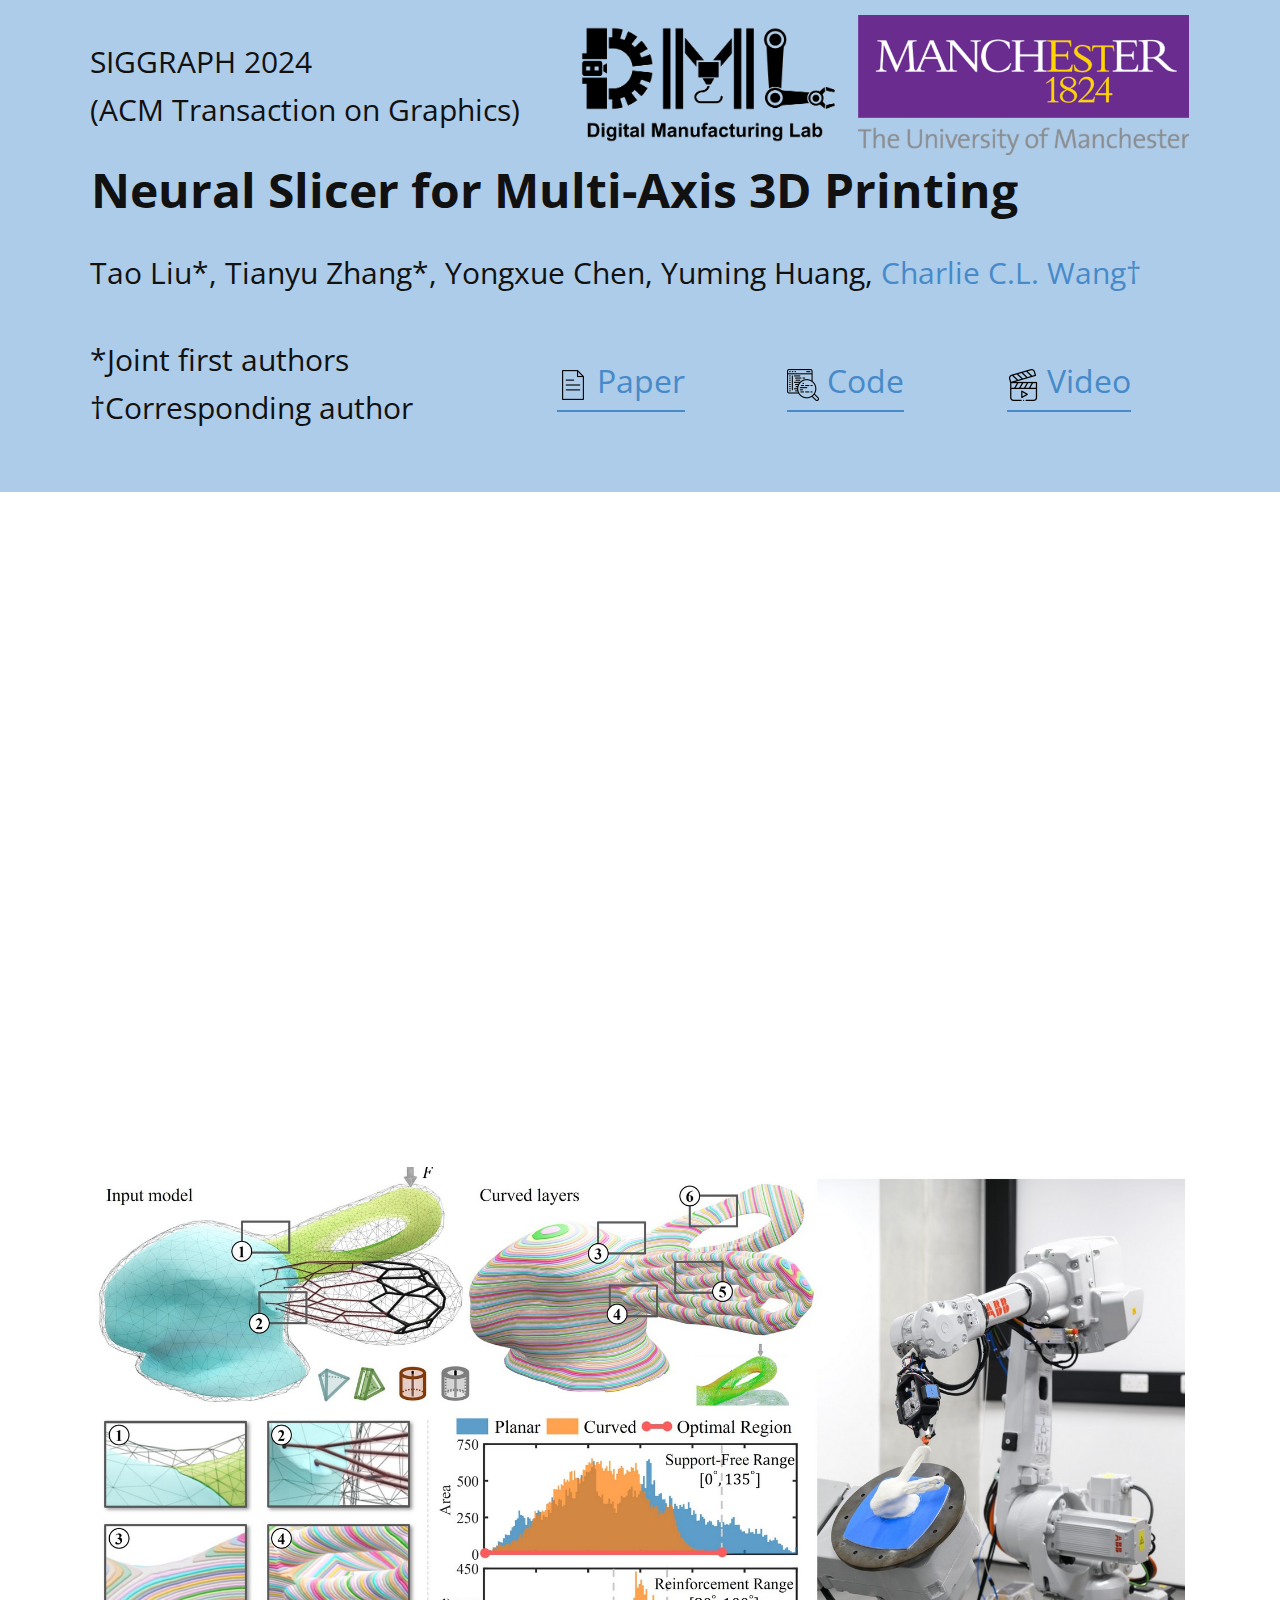
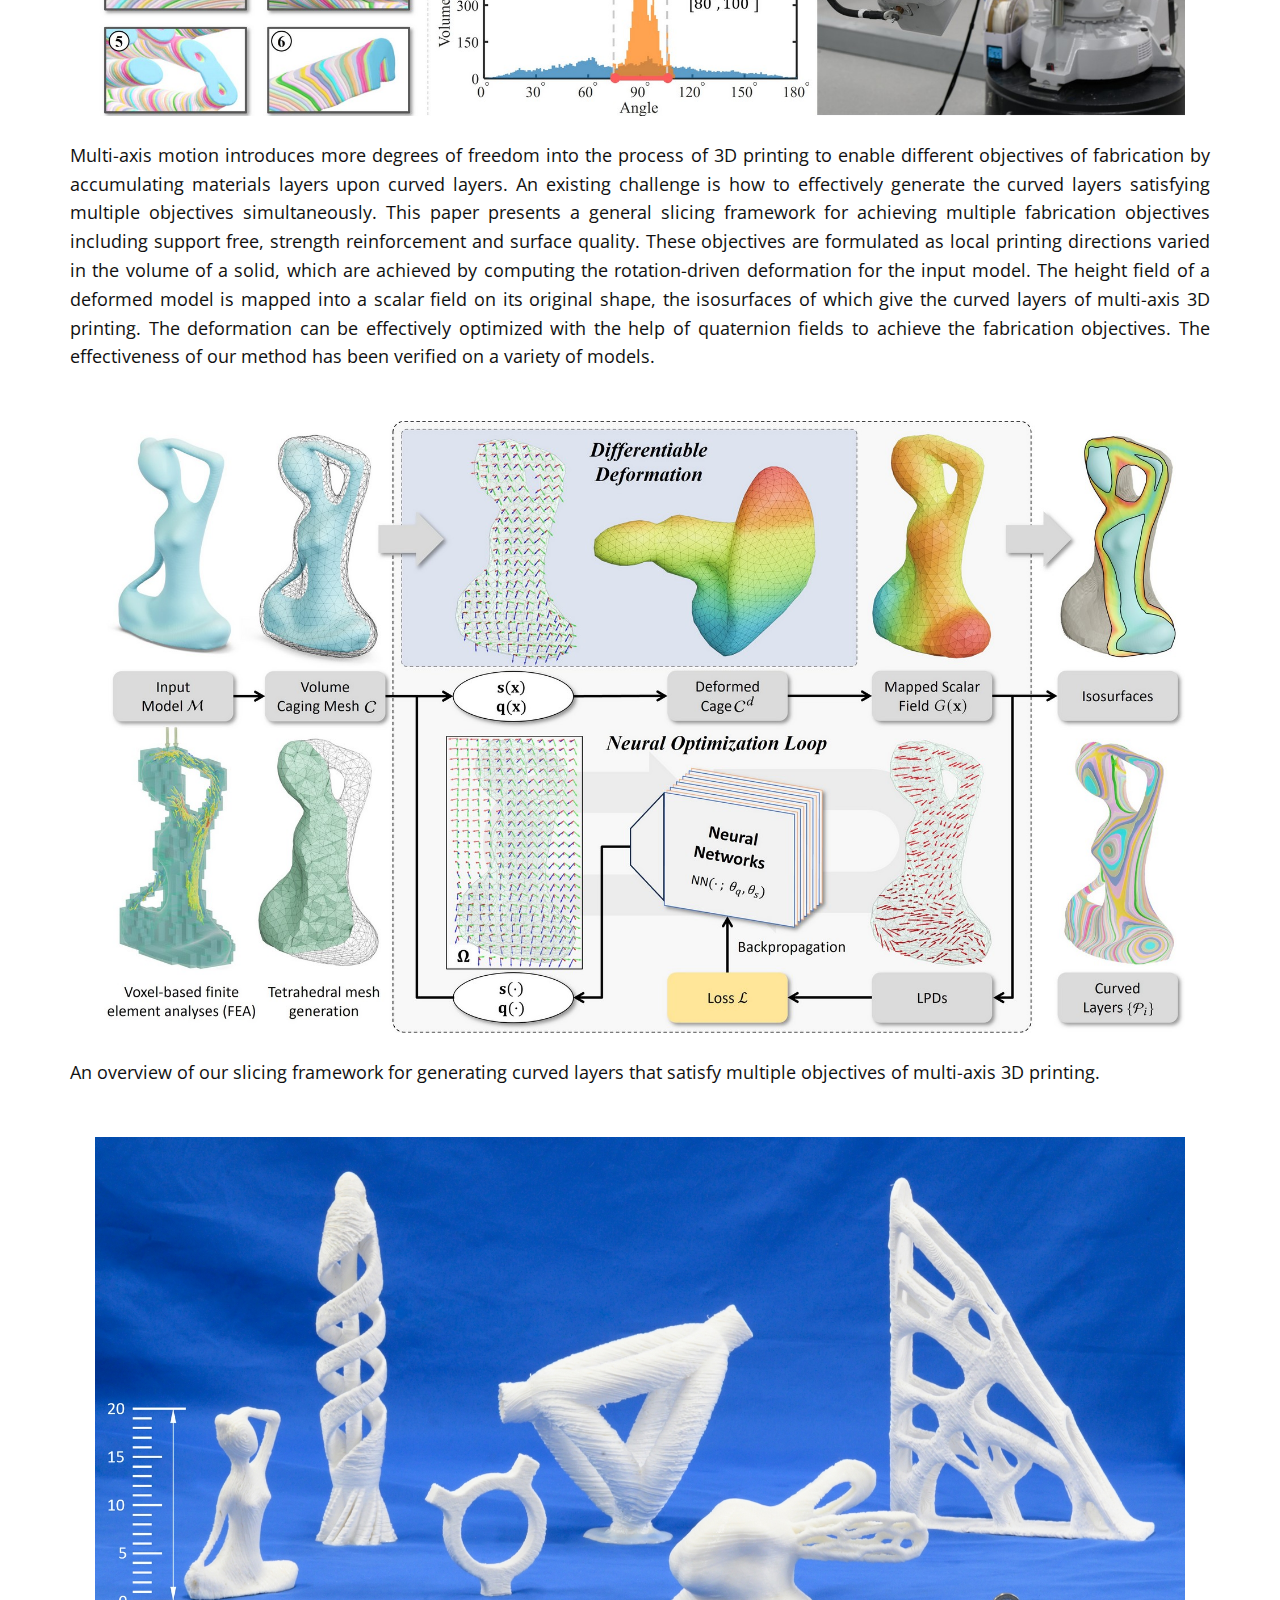
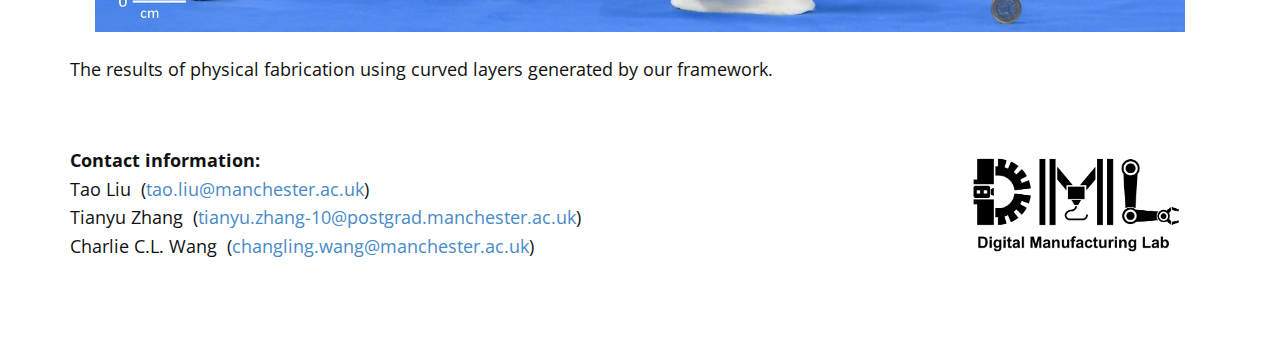
==== index.html @ 35a2545a "web" ====
<!DOCTYPE html>
<html style="font-size: 16px;" lang="en"><head>
    <meta name="viewport" content="width=device-width, initial-scale=1.0">
    <meta charset="utf-8">
    <meta name="keywords" content="">
    <meta name="description" content="">
    <title>Home</title>
    <link rel="stylesheet" href="nicepage.css" media="screen">
<link rel="stylesheet" href="Home.css" media="screen">
    <script class="u-script" type="text/javascript" src="jquery.js" defer=""></script>
    <script class="u-script" type="text/javascript" src="nicepage.js" defer=""></script>
    <meta name="generator" content="Nicepage 6.4.0, nicepage.com">
    <link id="u-theme-google-font" rel="stylesheet" href="https://fonts.googleapis.com/css?family=Roboto:100,100i,300,300i,400,400i,500,500i,700,700i,900,900i|Open+Sans:300,300i,400,400i,500,500i,600,600i,700,700i,800,800i">
    
    
    
    
    
    
    
    
    <script type="application/ld+json">{
		"@context": "http://schema.org",
		"@type": "Organization",
		"name": ""
}</script>
    <meta name="theme-color" content="#478ac9">
    <meta property="og:title" content="Home">
    <meta property="og:type" content="website">
  <meta data-intl-tel-input-cdn-path="intlTelInput/"></head>
  <body data-path-to-root="./" data-include-products="false" class="u-body u-xl-mode" data-lang="en">
    <section class="u-clearfix u-palette-1-light-2 u-section-1" id="sec-7144">
      <div class="u-clearfix u-sheet u-valign-middle-xs u-sheet-1">
        <div class="custom-expanded u-hidden-lg u-hidden-md u-hidden-xl u-list u-list-1">
          <div class="u-repeater u-repeater-1">
            <div class="u-container-style u-list-item u-repeater-item">
              <div class="u-container-layout u-similar-container u-valign-top-sm u-container-layout-1">
                <a href="https://doi.org/10.1145/3658212" class="u-active-none u-align-center u-border-2 u-border-no-left u-border-no-right u-border-no-top u-border-palette-1-base u-btn u-button-style u-custom-item u-hover-none u-none u-btn-1"><span class="u-file-icon u-icon" data-animation-name="" data-animation-duration="0" data-animation-delay="0" data-animation-direction=""><img src="images/9119863.png" alt=""></span>&nbsp;Paper
                </a>
              </div>
            </div>
            <div class="u-container-style u-list-item u-repeater-item">
              <div class="u-container-layout u-similar-container u-valign-top-sm u-container-layout-2">
                <a href="https://github.com/RyanTaoLiu/NeuralSlicer" class="u-active-none u-align-center u-border-2 u-border-no-left u-border-no-right u-border-no-top u-border-palette-1-base u-btn u-button-style u-custom-item u-hover-none u-none u-btn-2"><span class="u-file-icon u-icon" data-animation-name="" data-animation-duration="0" data-animation-delay="0" data-animation-direction=""><img src="images/6404128.png" alt=""></span>&nbsp; Code
                </a>
              </div>
            </div>
            <div class="u-container-style u-list-item u-repeater-item">
              <div class="u-container-layout u-similar-container u-valign-top-sm u-container-layout-3">
                <a href="https://www.youtube.com/" class="u-active-none u-align-center u-border-2 u-border-no-left u-border-no-right u-border-no-top u-border-palette-1-base u-btn u-button-style u-custom-item u-hover-none u-none u-btn-3"><span class="u-file-icon u-icon" data-animation-name="" data-animation-duration="0" data-animation-delay="0" data-animation-direction=""><img src="images/1179120.png" alt=""></span>&nbsp;Video<span style="font-size: 2rem;"></span>
                </a>
              </div>
            </div>
          </div>
        </div>
        <img class="u-hidden-md u-hidden-sm u-hidden-xs u-image u-image-default u-preserve-proportions u-image-1" src="images/manchester.png" alt="" data-image-width="1096" data-image-height="464">
        <p class="u-text u-text-default u-text-1"> Neural Slicer for Multi-Axis 3D Printing</p>
        <img class="u-hidden-md u-hidden-sm u-hidden-xs u-image u-image-contain u-image-default u-image-2" src="images/dml_logo.png" alt="" data-image-width="3427" data-image-height="1763">
        <p class="u-hidden-xs u-text u-text-default u-text-2"> SIGGRAPH 2024&nbsp;<br>(ACM Transaction on Graphics)
        </p>
        <p class="u-text u-text-3">Tao Liu*, Tianyu Zhang*, Yongxue Chen, Yuming Huang, <a href="https://mewangcl.github.io/">Charlie C.L. Wang†</a></p>
        <div class="custom-expanded data-layout-selected u-clearfix u-gutter-0 u-hidden-xs u-layout-wrap u-layout-wrap-1">
          <div class="u-layout">
            <div class="u-layout-row">
              <div class="u-container-style u-hidden-sm u-hidden-xs u-layout-cell u-size-20 u-layout-cell-1">
                <div class="u-container-layout u-valign-middle-lg u-valign-middle-md u-valign-middle-xl u-container-layout-4">
                  <a href="https://doi.org/10.1145/3658212" class="u-active-none u-align-center u-border-2 u-border-no-left u-border-no-right u-border-no-top u-border-palette-1-base u-btn u-btn-rectangle u-button-style u-hover-none u-none u-btn-4"><span class="u-file-icon u-icon"><img src="images/9119863.png" alt=""></span>&nbsp;Paper
                  </a>
                </div>
              </div>
              <div class="u-container-style u-hidden-sm u-hidden-xs u-layout-cell u-size-20 u-layout-cell-2">
                <div class="u-container-layout u-valign-middle u-container-layout-5">
                  <a href="https://github.com/RyanTaoLiu/NeuralSlicer" class="u-active-none u-align-center u-border-2 u-border-no-left u-border-no-right u-border-no-top u-border-palette-1-base u-btn u-btn-rectangle u-button-style u-hover-none u-none u-btn-5"><span class="u-file-icon u-icon"><img src="images/6404128.png" alt=""></span>&nbsp;Code
                  </a>
                </div>
              </div>
              <div class="u-container-style u-hidden-sm u-hidden-xs u-layout-cell u-size-20 u-layout-cell-3">
                <div class="u-container-layout u-valign-middle u-container-layout-6">
                  <a href="https://www.youtube.com/" class="u-active-none u-align-center u-border-2 u-border-no-left u-border-no-right u-border-no-top u-border-palette-1-base u-btn u-btn-rectangle u-button-style u-hover-none u-none u-btn-6"><span class="u-file-icon u-icon"><img src="images/1179120.png" alt=""></span>&nbsp;Video<span style="font-size: 2rem;"></span>
                  </a>
                </div>
              </div>
            </div>
          </div>
        </div>
        <p class="u-text u-text-default u-text-4"> *Joint first authors&nbsp; &nbsp; &nbsp; &nbsp;&nbsp;<br>†Corresponding author
        </p>
      </div>
    </section>
    <section class="u-clearfix u-section-2" id="sec-4021">
      <div class="u-clearfix u-sheet u-valign-middle u-sheet-1">
        <div class="u-preserve-proportions u-video u-video-contain u-video-1">
          <div class="embed-responsive embed-responsive-1">
            <iframe style="position: absolute;top: 0;left: 0;width: 100%;height: 100%;" class="embed-responsive-item" src="https://www.youtube.com/embed/B9YKnNtFqds?mute=0&amp;showinfo=0&amp;controls=0&amp;start=0" frameborder="0" allowfullscreen=""></iframe>
          </div>
        </div>
      </div>
    </section>
    <section class="u-clearfix u-section-3" id="sec-1147">
      <div class="u-clearfix u-sheet u-valign-top u-sheet-1">
        <img class="custom-expanded u-image u-image-default u-preserve-proportions u-image-1" src="images/teaser2-16.jpg" alt="" data-image-width="5027" data-image-height="2626">
        <p class="u-align-justify u-text u-text-default u-text-1"> Multi-axis motion introduces more degrees of freedom into the process of 3D printing to enable different objectives of fabrication by accumulating materials layers upon curved layers. An existing challenge is how to effectively generate the curved layers satisfying multiple objectives simultaneously. This paper presents a general slicing framework for achieving multiple fabrication objectives including support free, strength reinforcement and surface quality. These objectives are formulated as local printing directions varied in the volume of a solid, which are achieved by computing the rotation-driven deformation for the input model. The height field of a deformed model is mapped into a scalar field on its original shape, the isosurfaces of which give the curved layers of multi-axis 3D printing. The deformation can be effectively optimized with the help of quaternion fields to achieve the fabrication objectives. The effectiveness of our method has been verified on a variety of models.&nbsp;</p>
      </div>
    </section>
    <section class="u-clearfix u-section-4" id="sec-c854">
      <div class="u-clearfix u-sheet u-sheet-1">
        <img class="custom-expanded u-image u-image-default u-preserve-proportions u-image-1" src="images/figure2_new.jpg" alt="" data-image-width="4414" data-image-height="2480">
        <p class="u-align-left u-text u-text-default u-text-1"> An overview of our slicing framework for generating curved layers that satisfy multiple objectives of multi-axis 3D printing.</p>
      </div>
    </section>
    <section class="u-clearfix u-section-5" id="sec-3a20">
      <div class="u-clearfix u-sheet u-sheet-1">
        <img class="u-image u-image-default u-preserve-proportions u-image-1" src="images/printingResultNew.jpg" alt="" data-image-width="3460" data-image-height="1570">
        <p class="u-align-left u-text u-text-default u-text-1"> The results of physical fabrication using curved layers generated by our framework.</p>
      </div>
    </section>
    <section class="u-clearfix u-section-6" id="sec-fe63">
      <div class="u-clearfix u-sheet u-sheet-1">
        <p class="u-text u-text-default u-text-1"><b>Contact information:&nbsp;</b>
          <br>Tao Liu&nbsp; (<a href="mailto:tao.liu@manchester.ac.uk">tao.liu@manchester.ac.uk</a>)<br>Tianyu Zhang&nbsp; (<a href="mailto:tianyu.zhang-10@postgrad.manchester.ac.uk">tianyu.zhang-10@postgrad.manchester.ac.uk</a>)<br>Charlie C.L. Wang&nbsp; (<a href="mailto:changling.wang@manchester.ac.uk">changling.wang@manchester.ac.uk</a>)
        </p>
        <img class="u-image u-image-contain u-image-default u-image-1" src="images/dml_logo.png" alt="" data-image-width="3427" data-image-height="1763">
      </div>
    </section>
      
</body></html>
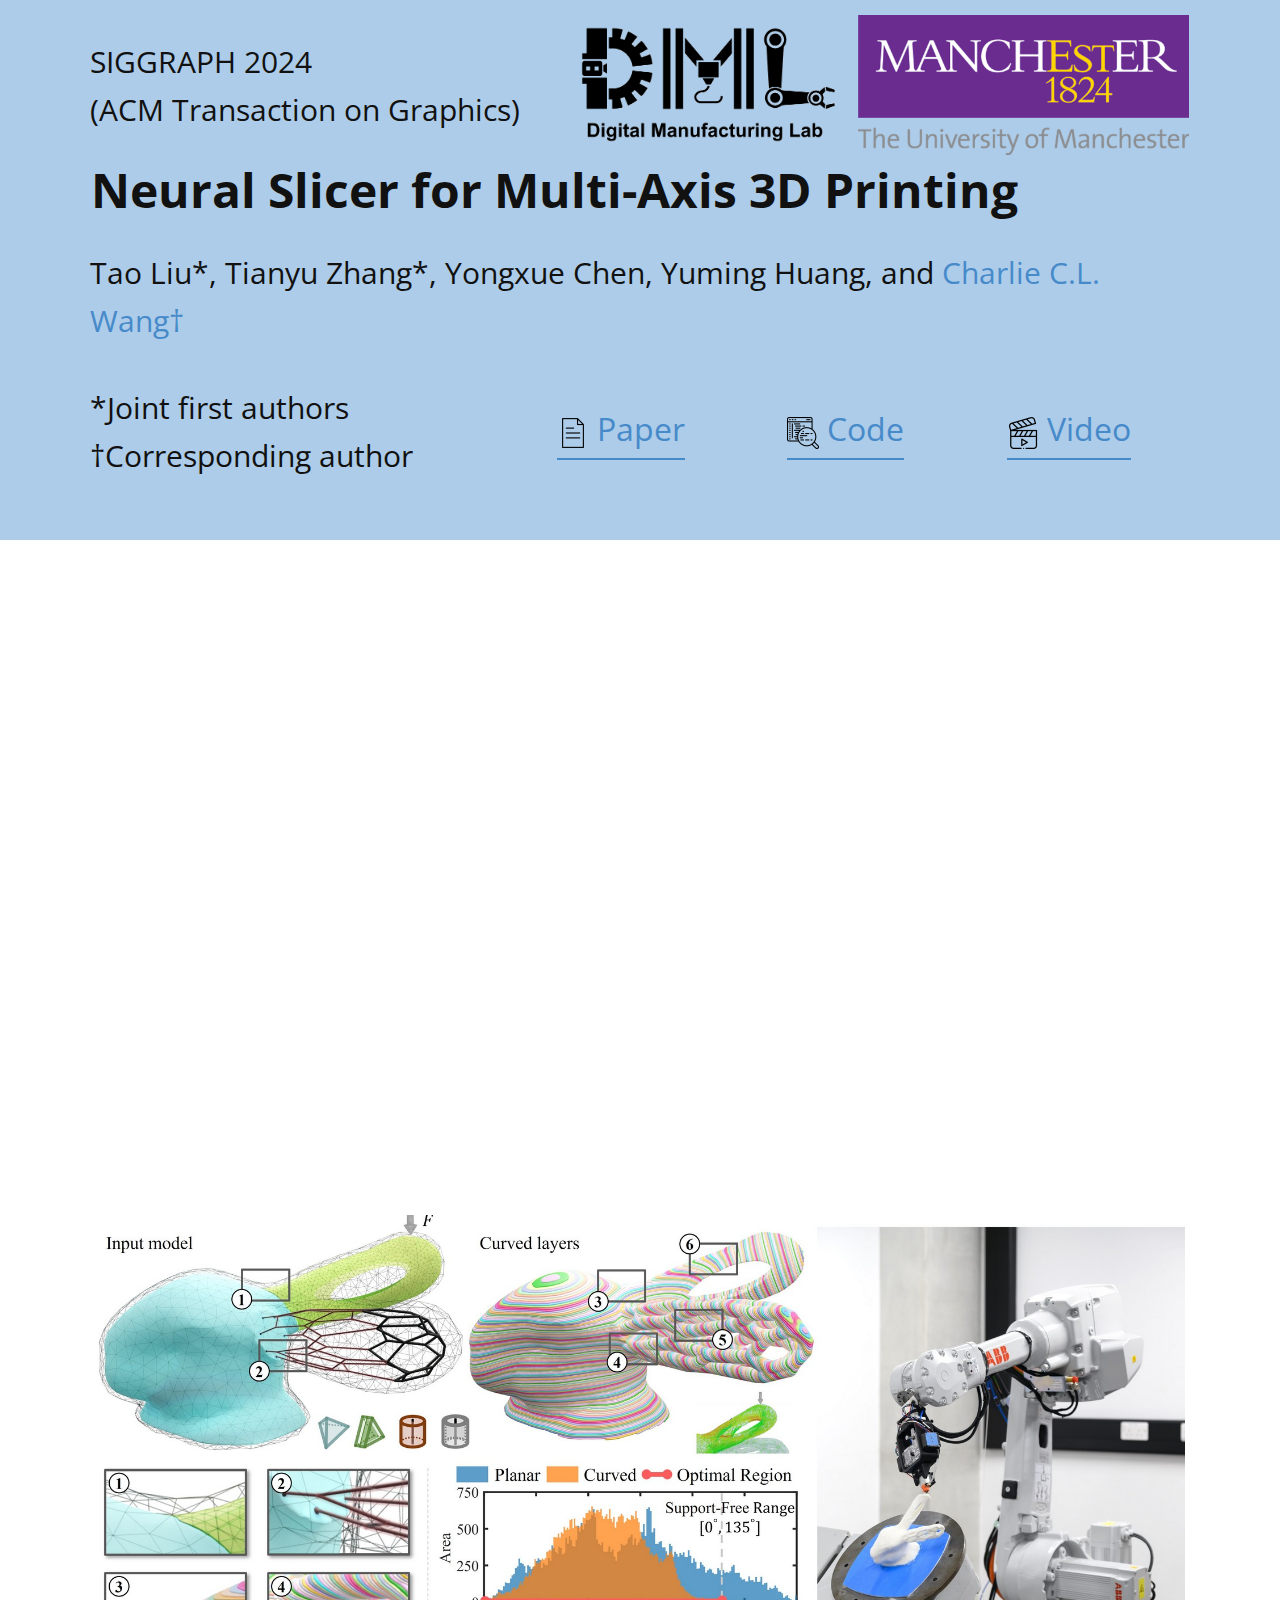
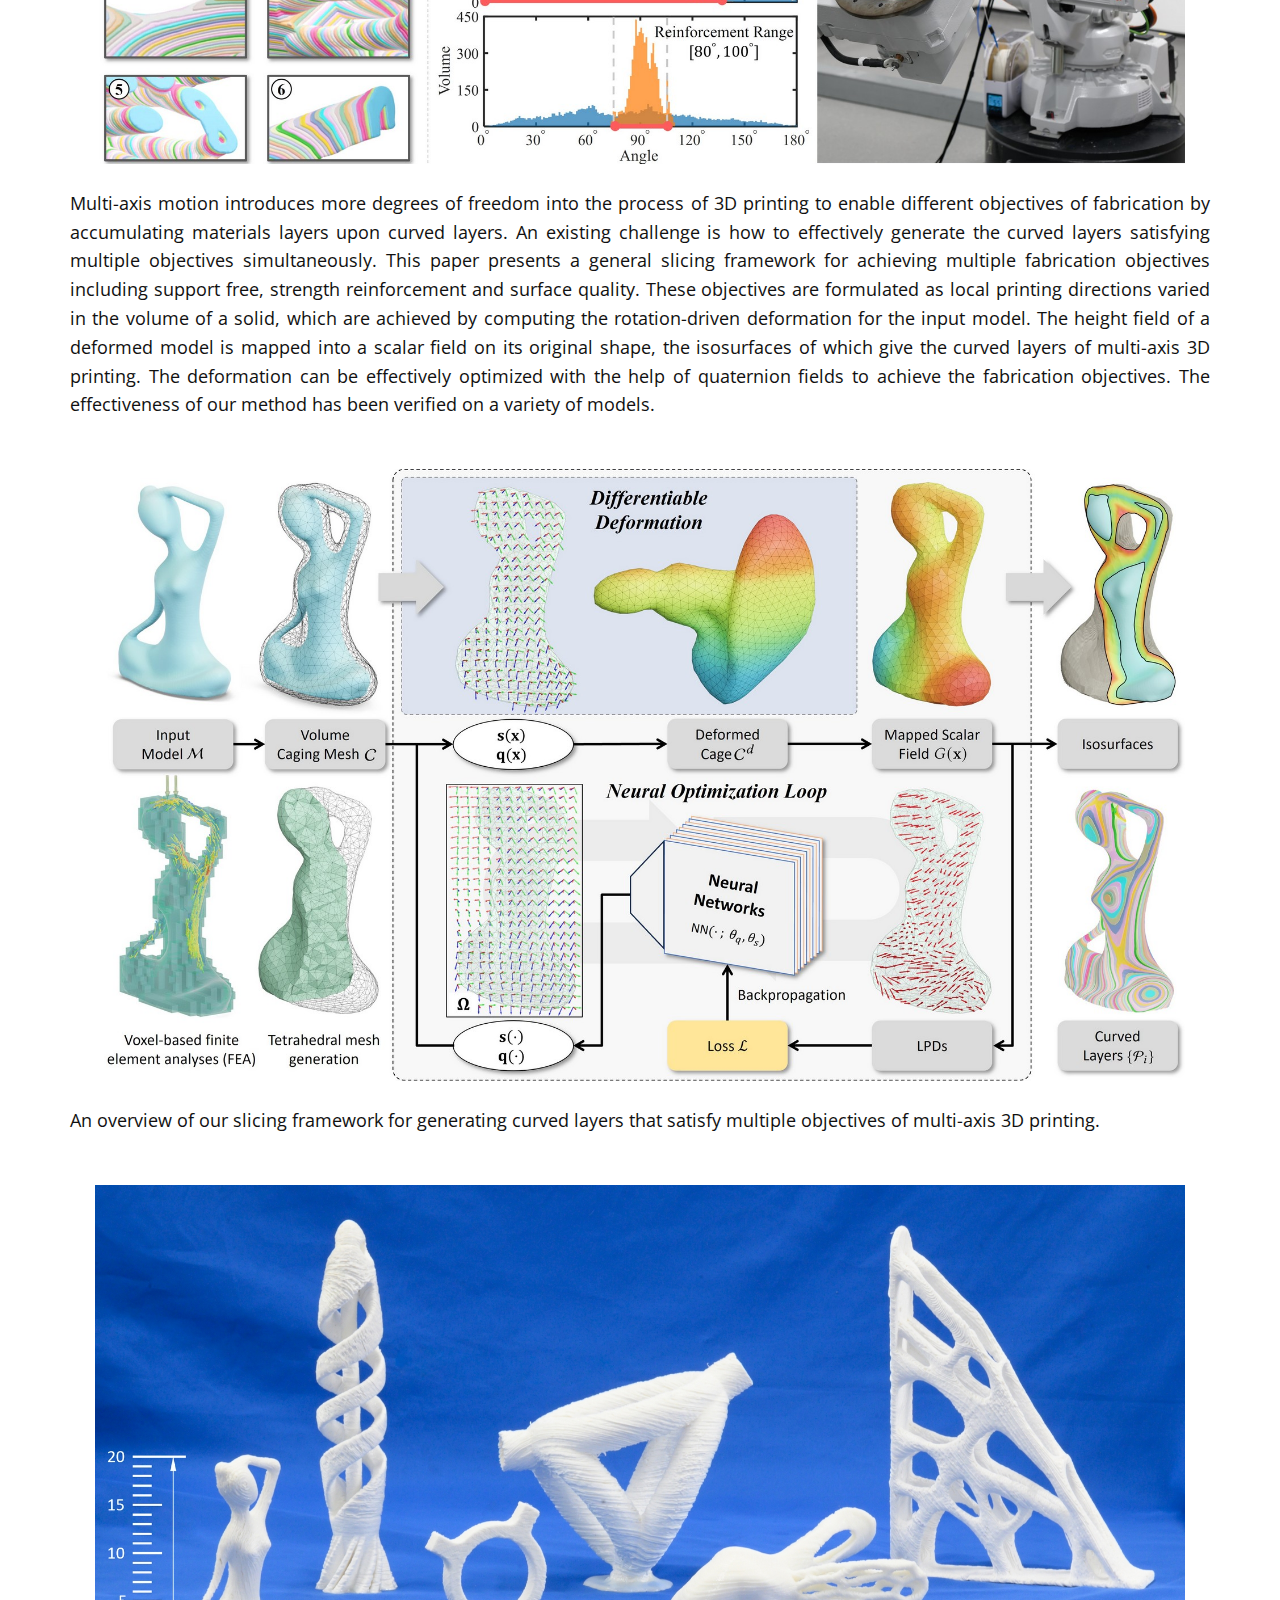
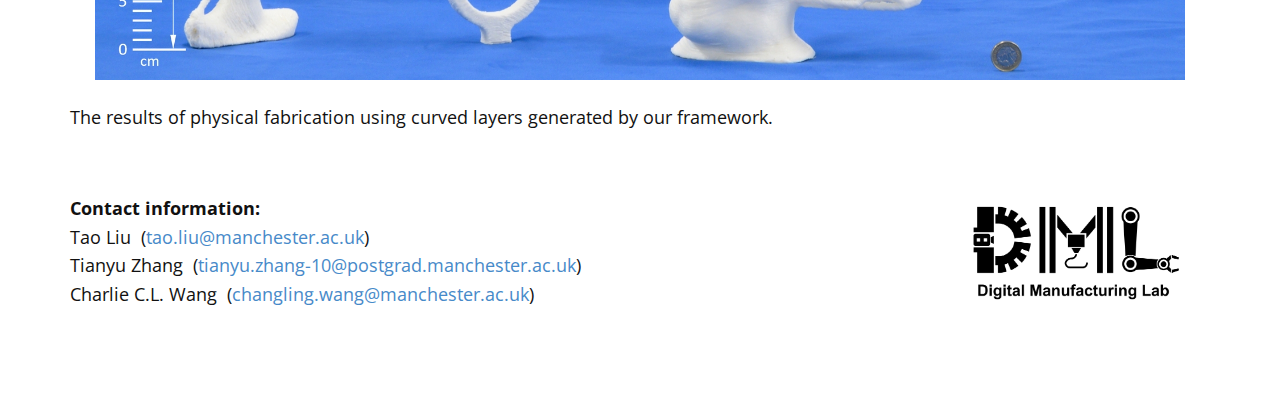
==== commit b2fb54b9: "video" ====
--- a/index.html
+++ b/index.html
@@ -47,7 +47,7 @@
             </div>
             <div class="u-container-style u-list-item u-repeater-item">
               <div class="u-container-layout u-similar-container u-valign-top-sm u-container-layout-3">
-                <a href="https://www.youtube.com/" class="u-active-none u-align-center u-border-2 u-border-no-left u-border-no-right u-border-no-top u-border-palette-1-base u-btn u-button-style u-custom-item u-hover-none u-none u-btn-3"><span class="u-file-icon u-icon" data-animation-name="" data-animation-duration="0" data-animation-delay="0" data-animation-direction=""><img src="images/1179120.png" alt=""></span>&nbsp;Video<span style="font-size: 2rem;"></span>
+                <a href="https://www.youtube.com/watch?v=LF1fRD7ygdE/" class="u-active-none u-align-center u-border-2 u-border-no-left u-border-no-right u-border-no-top u-border-palette-1-base u-btn u-button-style u-custom-item u-hover-none u-none u-btn-3"><span class="u-file-icon u-icon" data-animation-name="" data-animation-duration="0" data-animation-delay="0" data-animation-direction=""><img src="images/1179120.png" alt=""></span>&nbsp;Video<span style="font-size: 2rem;"></span>
                 </a>
               </div>
             </div>
@@ -58,7 +58,7 @@
         <img class="u-hidden-md u-hidden-sm u-hidden-xs u-image u-image-contain u-image-default u-image-2" src="images/dml_logo.png" alt="" data-image-width="3427" data-image-height="1763">
         <p class="u-hidden-xs u-text u-text-default u-text-2"> SIGGRAPH 2024&nbsp;<br>(ACM Transaction on Graphics)
         </p>
-        <p class="u-text u-text-3">Tao Liu*, Tianyu Zhang*, Yongxue Chen, Yuming Huang, <a href="https://mewangcl.github.io/">Charlie C.L. Wang†</a></p>
+        <p class="u-text u-text-3">Tao Liu*, Tianyu Zhang*, Yongxue Chen, Yuming Huang, and <a href="https://mewangcl.github.io/">Charlie C.L. Wang†</a></p>
         <div class="custom-expanded data-layout-selected u-clearfix u-gutter-0 u-hidden-xs u-layout-wrap u-layout-wrap-1">
           <div class="u-layout">
             <div class="u-layout-row">
@@ -76,7 +76,7 @@
               </div>
               <div class="u-container-style u-hidden-sm u-hidden-xs u-layout-cell u-size-20 u-layout-cell-3">
                 <div class="u-container-layout u-valign-middle u-container-layout-6">
-                  <a href="https://www.youtube.com/" class="u-active-none u-align-center u-border-2 u-border-no-left u-border-no-right u-border-no-top u-border-palette-1-base u-btn u-btn-rectangle u-button-style u-hover-none u-none u-btn-6"><span class="u-file-icon u-icon"><img src="images/1179120.png" alt=""></span>&nbsp;Video<span style="font-size: 2rem;"></span>
+                  <a href="https://www.youtube.com/watch?v=LF1fRD7ygdE" class="u-active-none u-align-center u-border-2 u-border-no-left u-border-no-right u-border-no-top u-border-palette-1-base u-btn u-btn-rectangle u-button-style u-hover-none u-none u-btn-6"><span class="u-file-icon u-icon"><img src="images/1179120.png" alt=""></span>&nbsp;Video<span style="font-size: 2rem;"></span>
                   </a>
                 </div>
               </div>
@@ -91,7 +91,7 @@
       <div class="u-clearfix u-sheet u-valign-middle u-sheet-1">
         <div class="u-preserve-proportions u-video u-video-contain u-video-1">
           <div class="embed-responsive embed-responsive-1">
-            <iframe style="position: absolute;top: 0;left: 0;width: 100%;height: 100%;" class="embed-responsive-item" src="https://www.youtube.com/embed/B9YKnNtFqds?mute=0&amp;showinfo=0&amp;controls=0&amp;start=0" frameborder="0" allowfullscreen=""></iframe>
+            <iframe style="position: absolute;top: 0;left: 0;width: 100%;height: 100%;" class="embed-responsive-item" src="https://www.youtube.com/embed/LF1fRD7ygdE" frameborder="0" allowfullscreen" frameborder="1" allow="accelerometer; autoplay; clipboard-write; encrypted-media; gyroscope; picture-in-picture; web-share" referrerpolicy="strict-origin-when-cross-origin" allowfullscreen></iframe>
           </div>
         </div>
       </div>
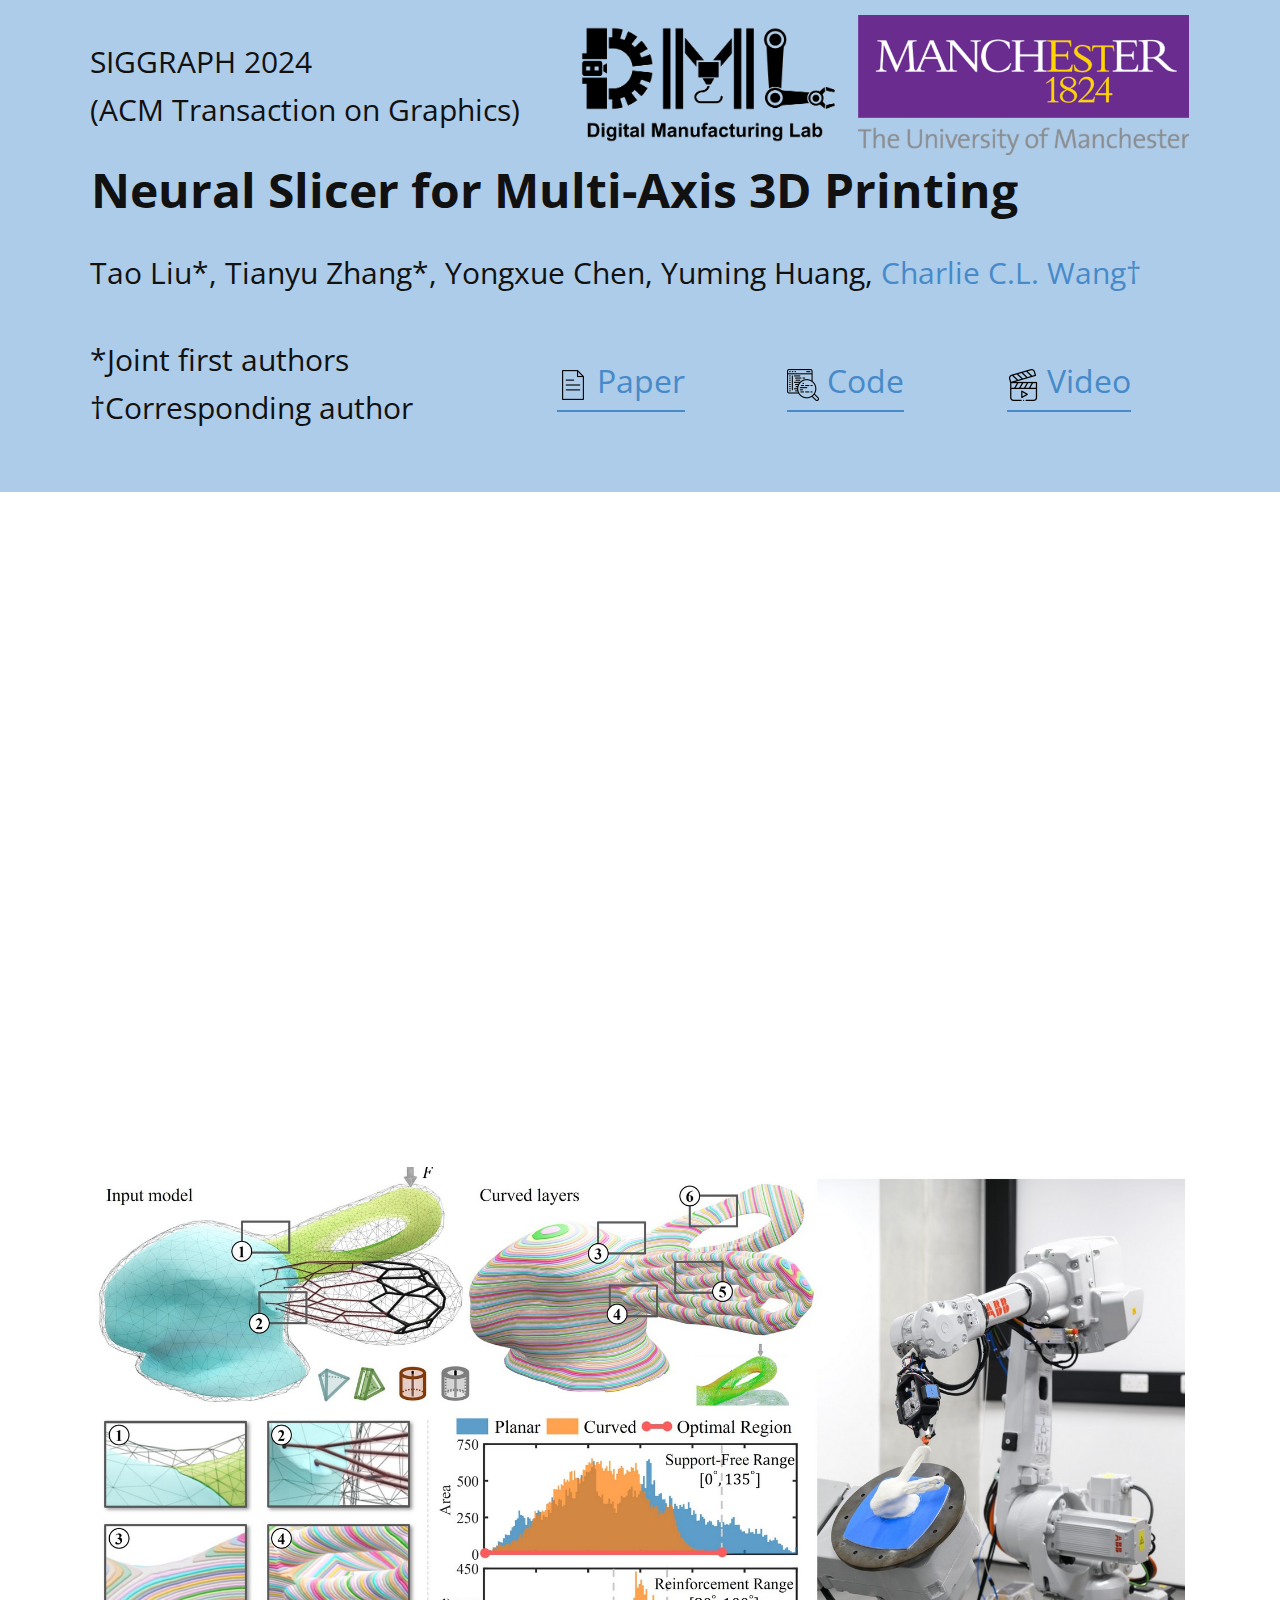
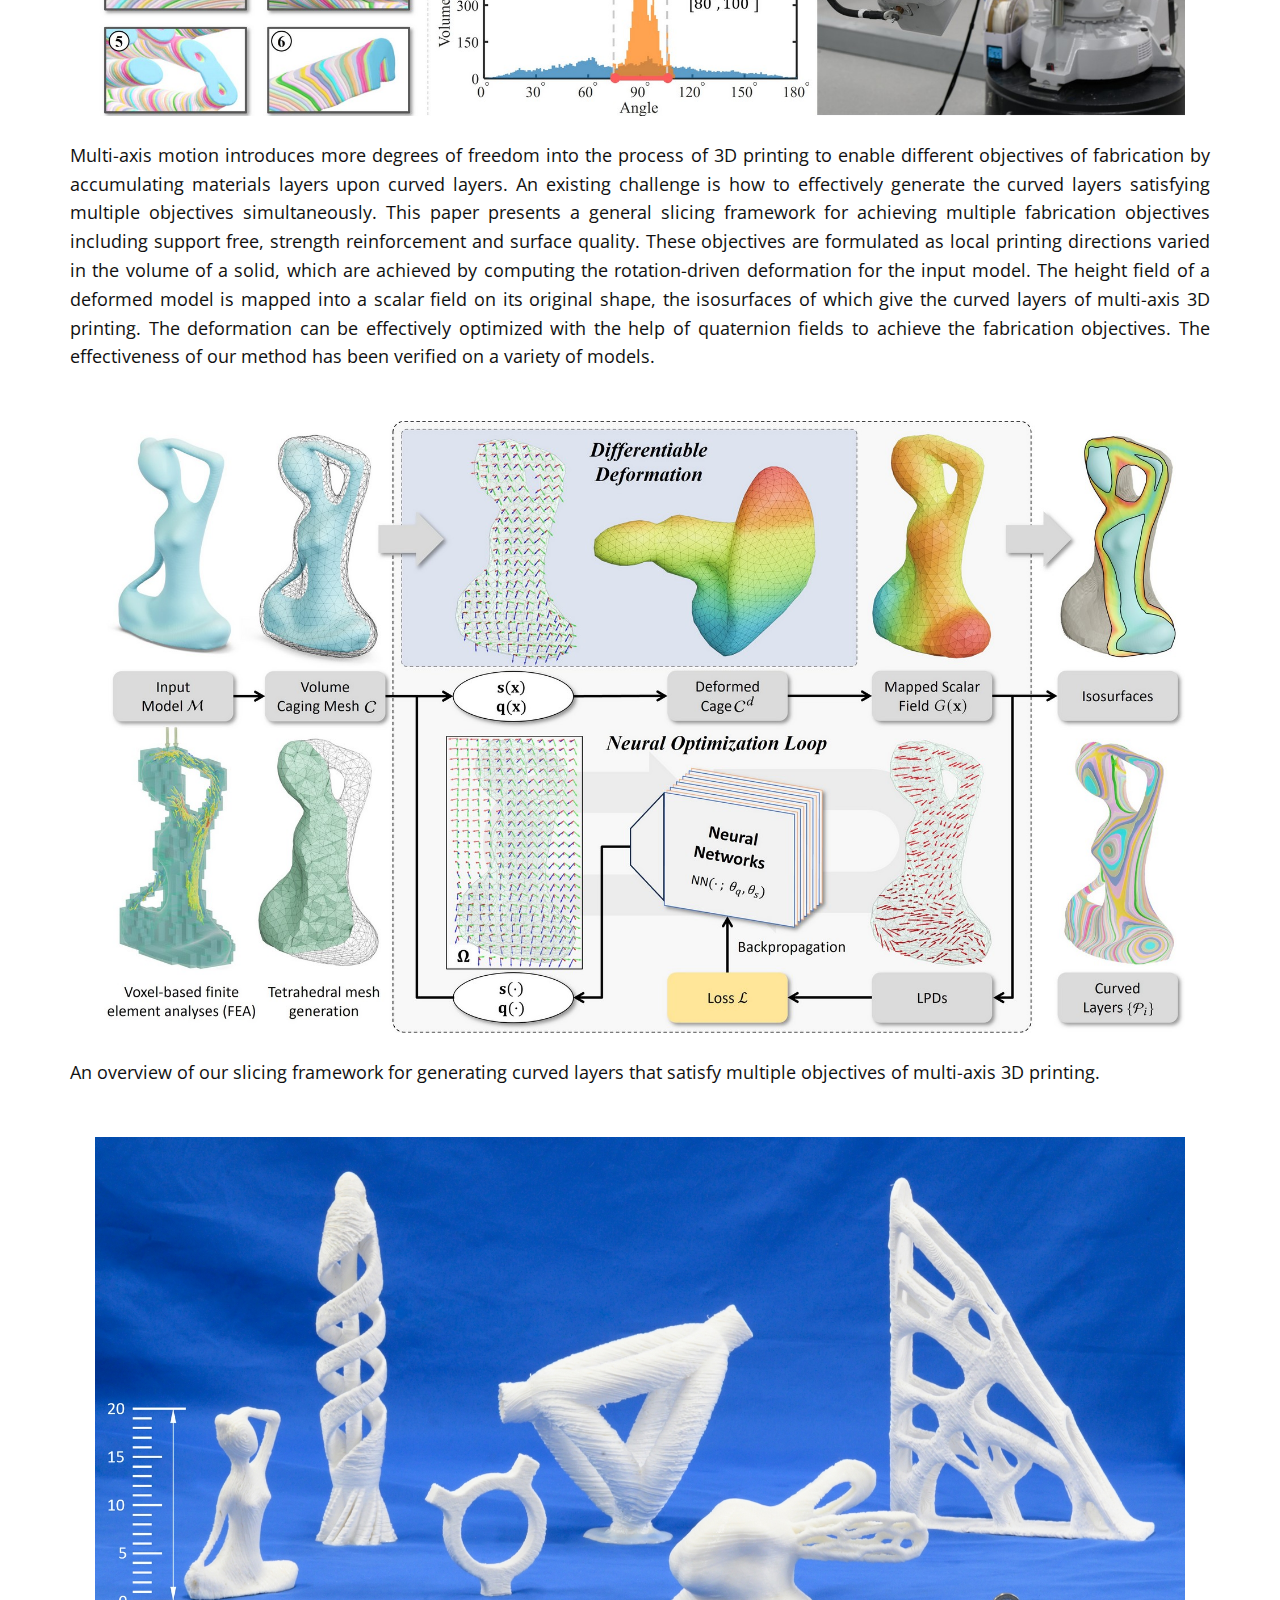
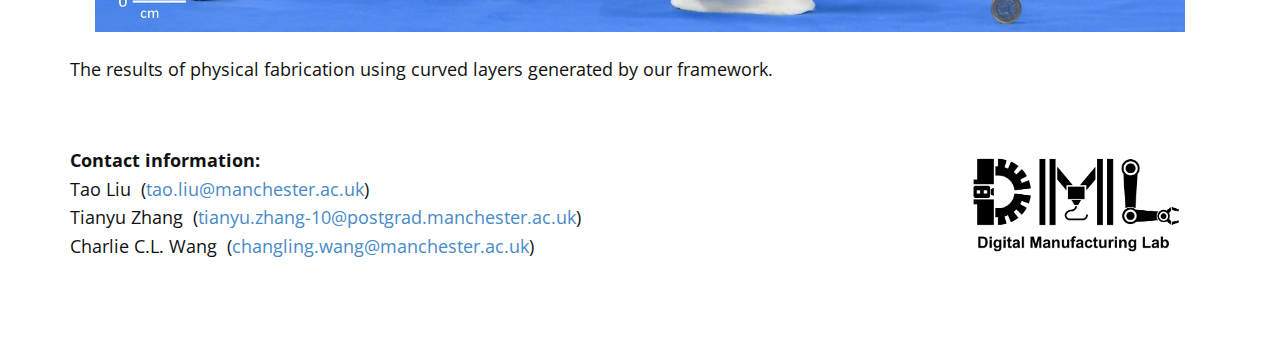
==== commit 9138c12a: "update authors" ====
--- a/index.html
+++ b/index.html
@@ -11,14 +11,7 @@
     <script class="u-script" type="text/javascript" src="nicepage.js" defer=""></script>
     <meta name="generator" content="Nicepage 6.4.0, nicepage.com">
     <link id="u-theme-google-font" rel="stylesheet" href="https://fonts.googleapis.com/css?family=Roboto:100,100i,300,300i,400,400i,500,500i,700,700i,900,900i|Open+Sans:300,300i,400,400i,500,500i,600,600i,700,700i,800,800i">
-    
-    
-    
-    
-    
-    
-    
-    
+
     <script type="application/ld+json">{
 		"@context": "http://schema.org",
 		"@type": "Organization",
@@ -58,7 +51,7 @@
         <img class="u-hidden-md u-hidden-sm u-hidden-xs u-image u-image-contain u-image-default u-image-2" src="images/dml_logo.png" alt="" data-image-width="3427" data-image-height="1763">
         <p class="u-hidden-xs u-text u-text-default u-text-2"> SIGGRAPH 2024&nbsp;<br>(ACM Transaction on Graphics)
         </p>
-        <p class="u-text u-text-3">Tao Liu*, Tianyu Zhang*, Yongxue Chen, Yuming Huang, and <a href="https://mewangcl.github.io/">Charlie C.L. Wang†</a></p>
+        <p class="u-text u-text-3">Tao Liu*, Tianyu Zhang*, Yongxue Chen, Yuming Huang, <a href="https://mewangcl.github.io/">Charlie C.L. Wang†</a></p>
         <div class="custom-expanded data-layout-selected u-clearfix u-gutter-0 u-hidden-xs u-layout-wrap u-layout-wrap-1">
           <div class="u-layout">
             <div class="u-layout-row">
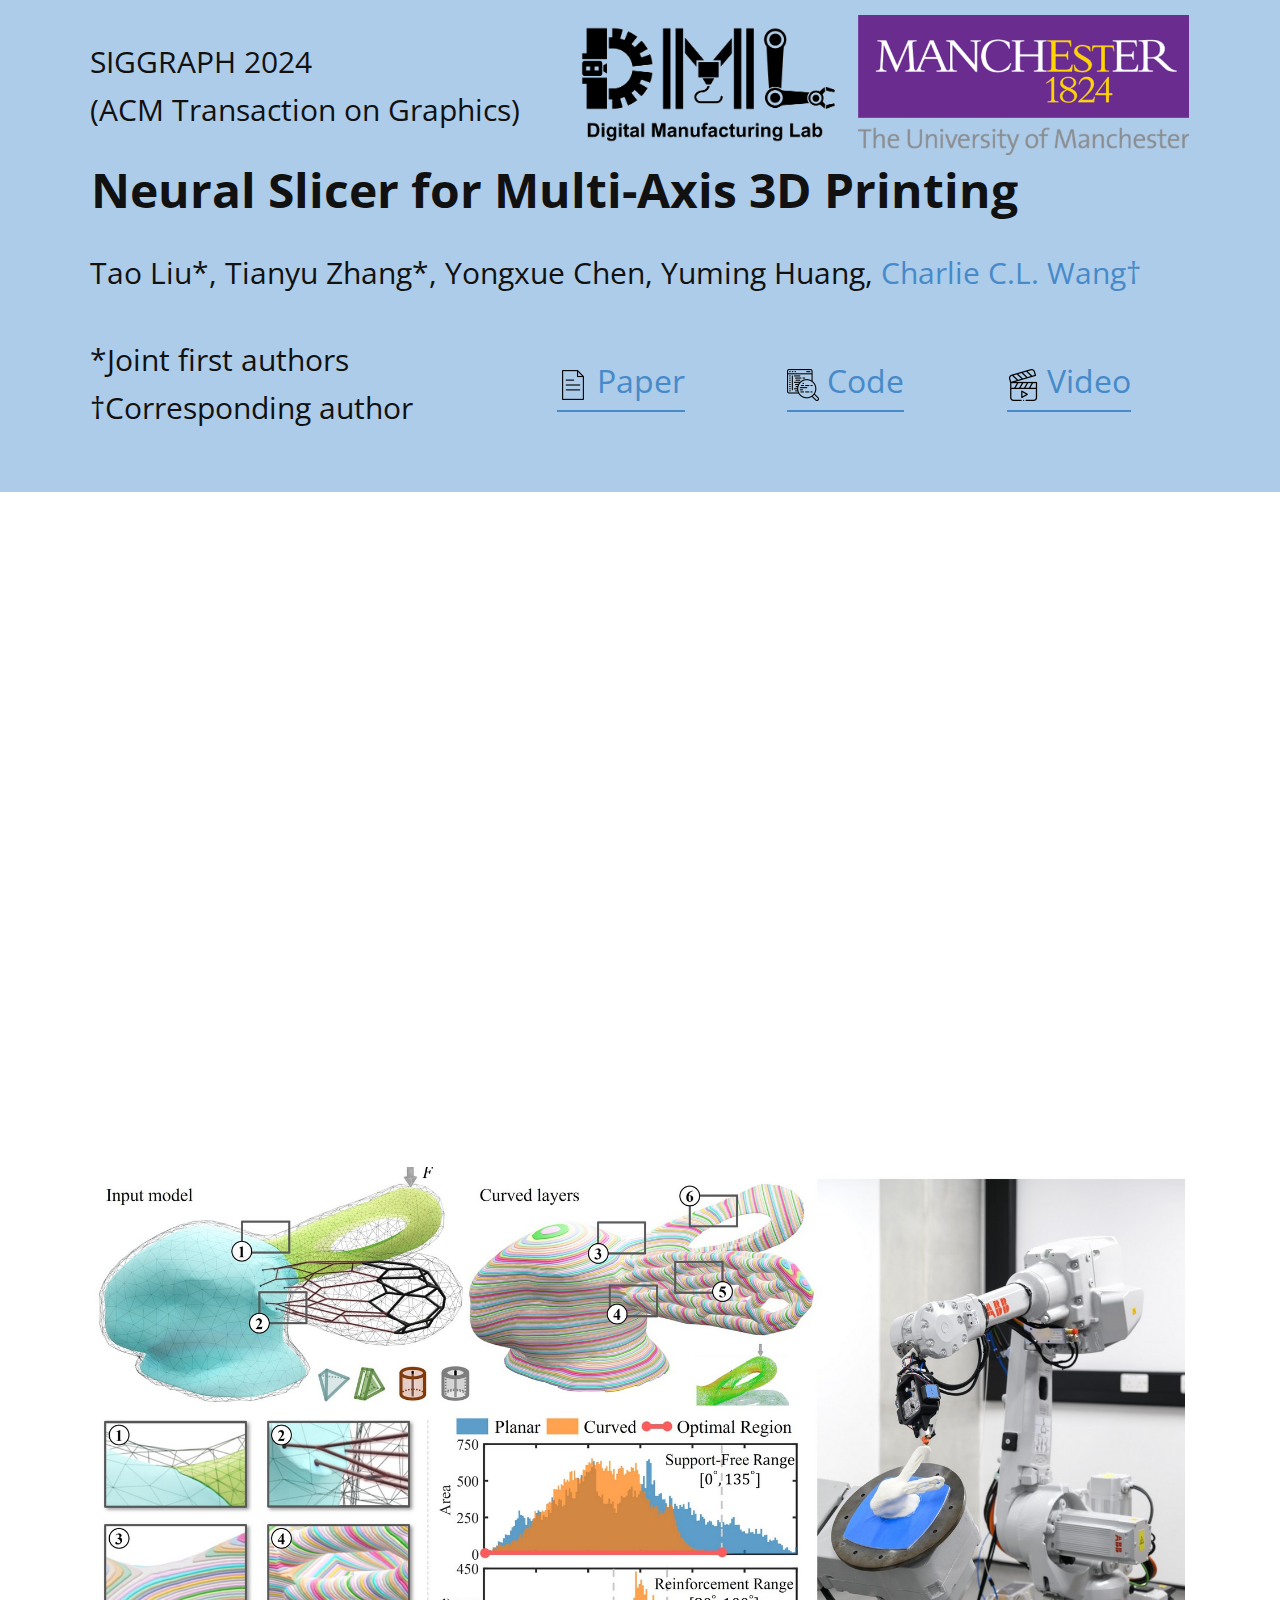
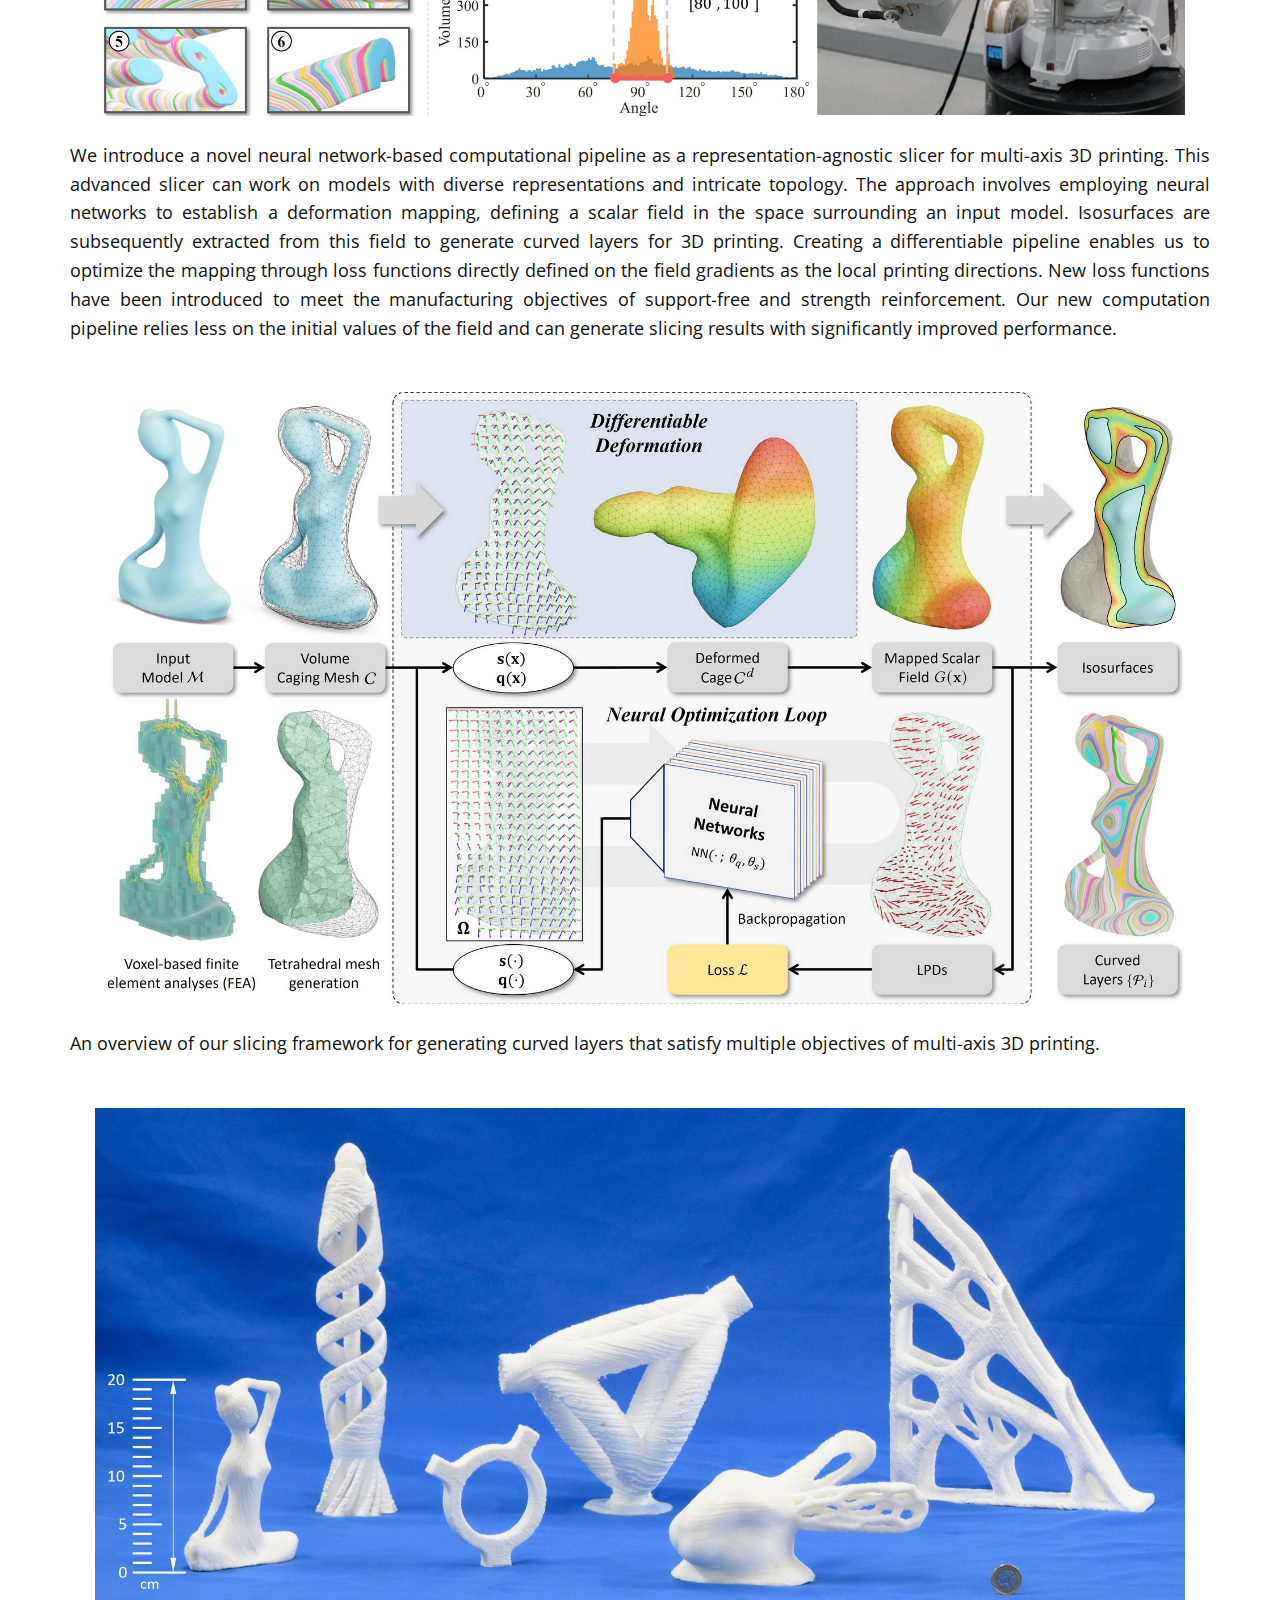
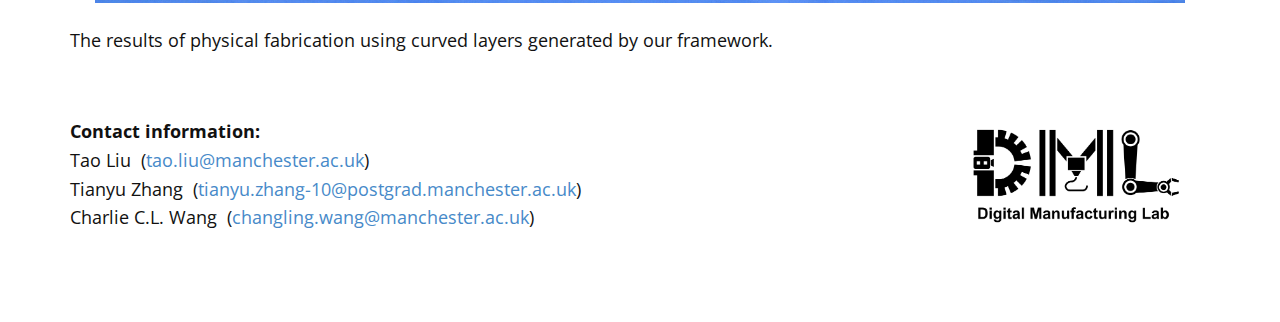
==== commit 260d47ea: "update1" ====
--- a/index.html
+++ b/index.html
@@ -92,7 +92,9 @@
     <section class="u-clearfix u-section-3" id="sec-1147">
       <div class="u-clearfix u-sheet u-valign-top u-sheet-1">
         <img class="custom-expanded u-image u-image-default u-preserve-proportions u-image-1" src="images/teaser2-16.jpg" alt="" data-image-width="5027" data-image-height="2626">
-        <p class="u-align-justify u-text u-text-default u-text-1"> Multi-axis motion introduces more degrees of freedom into the process of 3D printing to enable different objectives of fabrication by accumulating materials layers upon curved layers. An existing challenge is how to effectively generate the curved layers satisfying multiple objectives simultaneously. This paper presents a general slicing framework for achieving multiple fabrication objectives including support free, strength reinforcement and surface quality. These objectives are formulated as local printing directions varied in the volume of a solid, which are achieved by computing the rotation-driven deformation for the input model. The height field of a deformed model is mapped into a scalar field on its original shape, the isosurfaces of which give the curved layers of multi-axis 3D printing. The deformation can be effectively optimized with the help of quaternion fields to achieve the fabrication objectives. The effectiveness of our method has been verified on a variety of models.&nbsp;</p>
+        <!--<p class="u-align-justify u-text u-text-default u-text-1"> Multi-axis motion introduces more degrees of freedom into the process of 3D printing to enable different objectives of fabrication by accumulating materials layers upon curved layers. An existing challenge is how to effectively generate the curved layers satisfying multiple objectives simultaneously. This paper presents a general slicing framework for achieving multiple fabrication objectives including support free, strength reinforcement and surface quality. These objectives are formulated as local printing directions varied in the volume of a solid, which are achieved by computing the rotation-driven deformation for the input model. The height field of a deformed model is mapped into a scalar field on its original shape, the isosurfaces of which give the curved layers of multi-axis 3D printing. The deformation can be effectively optimized with the help of quaternion fields to achieve the fabrication objectives. The effectiveness of our method has been verified on a variety of models.&nbsp;</p>-->
+		<p class="u-align-justify u-text u-text-default u-text-1"> We introduce a novel neural network-based computational pipeline as a representation-agnostic slicer for multi-axis 3D printing. This advanced slicer can work on models with diverse representations and intricate topology. The approach involves employing neural networks to establish a deformation mapping, defining a scalar field in the space surrounding an input model. Isosurfaces are subsequently extracted from this field to generate curved layers for 3D printing. Creating a differentiable pipeline enables us to optimize the mapping through loss functions directly defined on the field gradients as the local printing directions. New loss functions have been introduced to meet the manufacturing objectives of support-free and strength reinforcement. Our new computation pipeline relies less on the initial values of the field and can generate slicing results with significantly improved performance.&nbsp;</p>
+		
       </div>
     </section>
     <section class="u-clearfix u-section-4" id="sec-c854">
